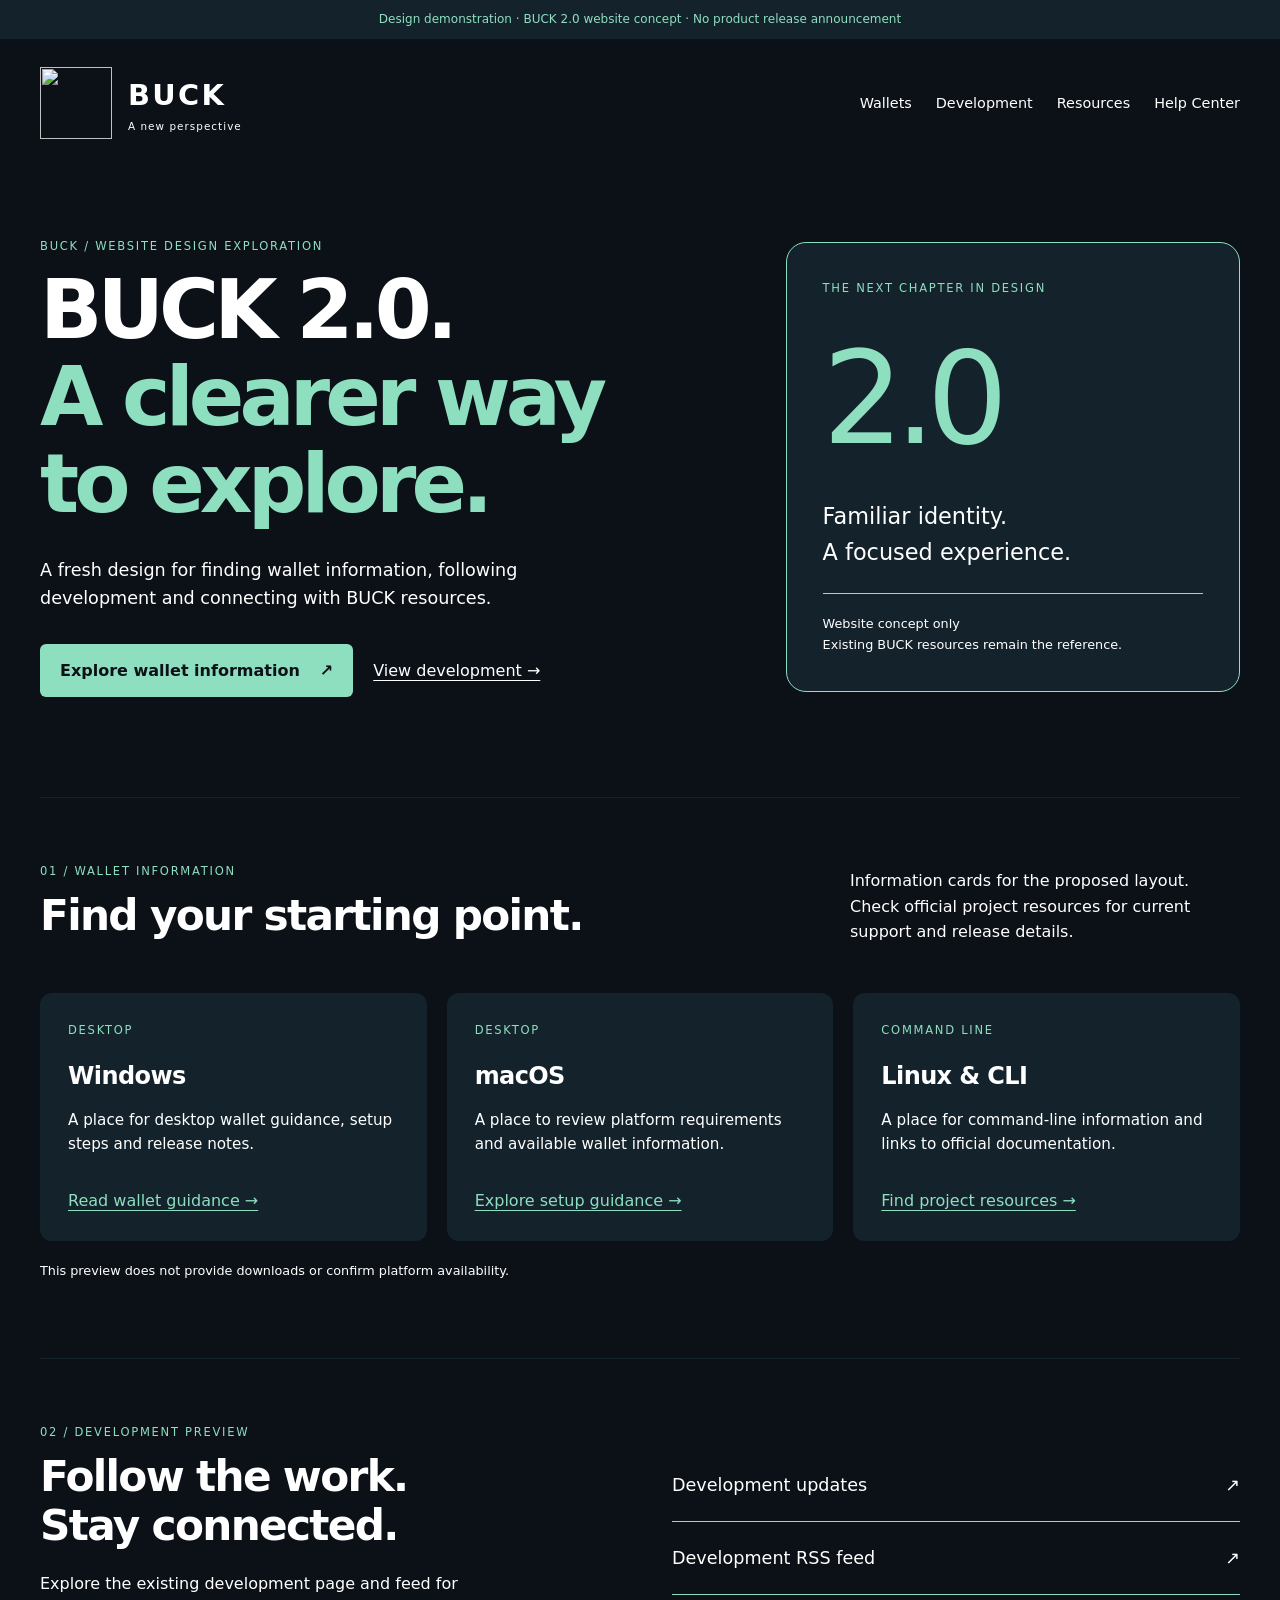
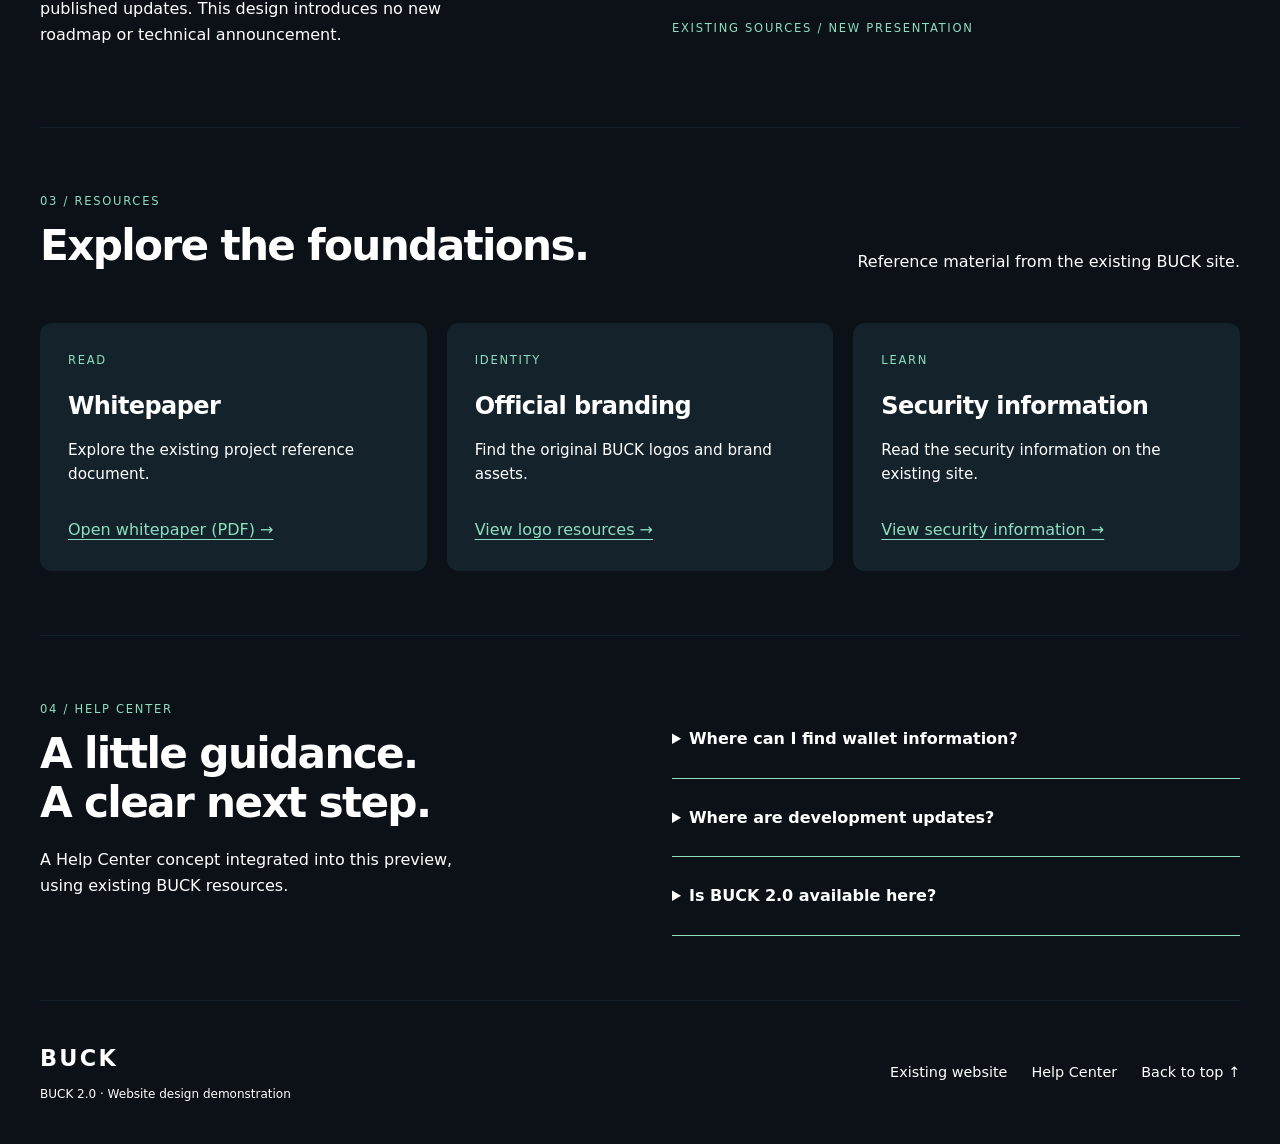
==== buck-web-preview.html @ cfc428b2 "BUCK-WEB-200 / 00H: add text-only BUCK 2.0 design preview" ====
<!doctype html>
<html lang="en">
<head>
  <meta charset="utf-8">
  <meta name="viewport" content="width=device-width, initial-scale=1">
  <meta name="description" content="BUCK 2.0 website design demonstration: wallet information, development resources and help.">
  <meta name="robots" content="noindex, nofollow">
  <meta name="theme-color" content="#0C1118">
  <title>BUCK 2.0 — Design Preview</title>
  <link rel="stylesheet" href="css/buck-web.css">
  <link rel="alternate" type="application/rss+xml" title="BUCK Development" href="development.xml">
</head>
<body id="top">
  <a class="skip-link" href="#main">Skip to content</a>
  <div class="preview-banner">Design demonstration · BUCK 2.0 website concept · No product release announcement</div>
  <header class="site-header container">
    <a class="brand" href="#top" aria-label="BUCK design preview home">
      <img src="logos/buck-logo-white-coinonly-1000x1000.png" alt="" width="72" height="72">
      <span>BUCK<span class="brand-caption">A new perspective</span></span>
    </a>
    <nav aria-label="Main navigation">
      <ul><li><a href="#wallets">Wallets</a></li><li><a href="#development">Development</a></li><li><a href="#resources">Resources</a></li><li><a href="#help">Help Center</a></li></ul>
    </nav>
  </header>
  <main id="main" class="container" tabindex="-1">
    <section class="hero" aria-labelledby="hero-title">
      <div><p class="eyebrow">BUCK / Website design exploration</p><h1 id="hero-title">BUCK 2.0.<br><span>A clearer way<br>to explore.</span></h1>
      <p class="hero-copy">A fresh design for finding wallet information, following development and connecting with BUCK resources.</p>
      <div class="actions"><a class="button" href="#wallets">Explore wallet information <span aria-hidden="true">↗</span></a><a class="text-link" href="development.html">View development →</a></div></div>
      <aside class="hero-panel" aria-label="Design preview overview"><p class="eyebrow">The next chapter in design</p><p class="panel-number" aria-hidden="true">2.0</p><p>Familiar identity.<br>A focused experience.</p><div class="panel-note">Website concept only<br>Existing BUCK resources remain the reference.</div></aside>
    </section>
    <section id="wallets" class="section" aria-labelledby="wallet-title">
      <div class="section-heading"><div><p class="eyebrow">01 / Wallet information</p><h2 id="wallet-title">Find your starting point.</h2></div><p>Information cards for the proposed layout. Check official project resources for current support and release details.</p></div>
      <div class="card-grid"><article class="card"><span class="card-label">Desktop</span><h3>Windows</h3><p>A place for desktop wallet guidance, setup steps and release notes.</p><a href="#help">Read wallet guidance →</a></article><article class="card"><span class="card-label">Desktop</span><h3>macOS</h3><p>A place to review platform requirements and available wallet information.</p><a href="#help">Explore setup guidance →</a></article><article class="card"><span class="card-label">Command line</span><h3>Linux &amp; CLI</h3><p>A place for command-line information and links to official documentation.</p><a href="#help">Find project resources →</a></article></div>
      <p class="section-note">This preview does not provide downloads or confirm platform availability.</p>
    </section>
    <section id="development" class="section development-panel" aria-labelledby="development-title"><div><p class="eyebrow">02 / Development preview</p><h2 id="development-title">Follow the work.<br>Stay connected.</h2><p>Explore the existing development page and feed for published updates. This design introduces no new roadmap or technical announcement.</p></div><div class="development-links"><a class="resource-link" href="development.html"><span>Development updates</span><span aria-hidden="true">↗</span></a><a class="resource-link" href="development.xml"><span>Development RSS feed</span><span aria-hidden="true">↗</span></a><span class="card-label">Existing sources / New presentation</span></div></section>
    <section id="resources" class="section" aria-labelledby="resource-title"><div class="section-heading"><div><p class="eyebrow">03 / Resources</p><h2 id="resource-title">Explore the foundations.</h2></div><p>Reference material from the existing BUCK site.</p></div><div class="card-grid"><article class="card"><span class="card-label">Read</span><h3>Whitepaper</h3><p>Explore the existing project reference document.</p><a href="docs/buck_whitepaper.pdf">Open whitepaper (PDF) →</a></article><article class="card"><span class="card-label">Identity</span><h3>Official branding</h3><p>Find the original BUCK logos and brand assets.</p><a href="logos/logos.html">View logo resources →</a></article><article class="card"><span class="card-label">Learn</span><h3>Security information</h3><p>Read the security information on the existing site.</p><a href="security/security.html">View security information →</a></article></div></section>
    <section id="help" class="section help-panel" aria-labelledby="help-title"><div><p class="eyebrow">04 / Help Center</p><h2 id="help-title">A little guidance.<br>A clear next step.</h2><p>A Help Center concept integrated into this preview, using existing BUCK resources.</p></div><div class="faq"><details><summary>Where can I find wallet information?</summary><p>Review the <a href="index.html#getstarted">existing wallet information section</a>. Its content is historical; verify current support and release details with official project resources before using a wallet.</p></details><details><summary>Where are development updates?</summary><p>Visit the <a href="development.html">development page</a> or subscribe to the <a href="development.xml">RSS feed</a>.</p></details><details><summary>Is BUCK 2.0 available here?</summary><p>BUCK 2.0 is the title of this website design exploration. This page is a demonstration, not a wallet release, technical announcement or replacement for the production site.</p></details></div></section>
  </main>
  <footer class="site-footer container"><div><strong>BUCK</strong><p>BUCK 2.0 · Website design demonstration</p></div><nav aria-label="Footer navigation"><a href="index.html">Existing website</a><a href="#help">Help Center</a><a href="#top">Back to top ↑</a></nav></footer>
</body>
</html>
---- css/buck-web.css ----
:root {
  color-scheme: dark;
  --ink: #0C1118;
  --surface: #14232B;
  --mint: #8EDEC0;
  --white: #FFFFFF;
}
* { box-sizing: border-box; }
html { scroll-behavior: smooth; }
body { margin: 0; background: var(--ink); color: var(--white); font-family: system-ui, -apple-system, BlinkMacSystemFont, "Segoe UI", sans-serif; line-height: 1.6; }
a { color: inherit; text-underline-offset: .25em; }
a:hover { color: var(--mint); }
a:focus-visible, summary:focus-visible { outline: 3px solid var(--mint); outline-offset: 5px; }
.container { width: min(1200px, calc(100% - 64px)); margin-inline: auto; }
.preview-banner { padding: 10px 24px; text-align: center; background: var(--surface); color: var(--mint); font-size: .75rem; }
.skip-link { position: absolute; left: 16px; top: -100px; padding: 12px; background: var(--mint); color: var(--ink); z-index: 10; }
.skip-link:focus { top: 12px; }
.site-header { display: flex; justify-content: space-between; align-items: center; gap: 32px; padding-block: 28px; }
.brand { display: flex; align-items: center; gap: 16px; text-decoration: none; font-size: 1.8rem; font-weight: 750; letter-spacing: .08em; }
.brand img { width: 72px; height: 72px; object-fit: contain; }
.brand-caption { display: block; font-size: .65rem; font-weight: 400; letter-spacing: .1em; }
nav ul { display: flex; flex-wrap: wrap; gap: 24px; padding: 0; margin: 0; list-style: none; }
nav a { display: inline-block; padding-block: 10px; text-decoration: none; font-size: .9rem; }
.hero { display: grid; grid-template-columns: 1.5fr 1fr; gap: 64px; align-items: center; padding-block: 70px 100px; }
.eyebrow, .card-label { font-size: .72rem; text-transform: uppercase; letter-spacing: .15em; color: var(--mint); }
h1, h2, h3, p { margin-top: 0; }
h1 { font-size: clamp(3rem, 6.4vw, 6rem); line-height: 1.06; letter-spacing: -.06em; margin-bottom: 28px; }
h1 span { color: var(--mint); }
h2 { font-size: clamp(1.9rem, 3.3vw, 3rem); line-height: 1.15; letter-spacing: -.04em; margin-bottom: 20px; }
h3 { font-size: 1.5rem; letter-spacing: -.025em; margin-block: 18px 12px; }
.hero-copy { max-width: 520px; font-size: 1.1rem; }
.actions { display: flex; flex-wrap: wrap; gap: 20px; align-items: center; margin-top: 32px; }
.button { display: inline-flex; gap: 20px; align-items: center; padding: 14px 20px; border-radius: 6px; background: var(--mint); color: var(--ink); text-decoration: none; font-weight: 650; }
.button:hover { background: var(--white); color: var(--ink); }
.text-link { padding-block: 12px; }
.hero-panel { background: var(--surface); padding: 36px; border: 1px solid var(--mint); border-radius: 20px; }
.panel-number { font-size: clamp(5rem, 10vw, 9rem); line-height: 1.2; color: var(--mint); font-weight: 250; letter-spacing: -.07em; margin-block: 24px; }
.hero-panel > p:not(.eyebrow):not(.panel-number) { font-size: 1.4rem; }
.panel-note { border-top: 1px solid var(--mint); padding-top: 20px; font-size: .8rem; }
.section { padding-block: 64px; border-top: 1px solid var(--surface); scroll-margin-top: 24px; }
.section-heading { display: flex; justify-content: space-between; gap: 40px; align-items: end; margin-bottom: 32px; }
.section-heading > p { max-width: 390px; }
.card-grid { display: grid; grid-template-columns: repeat(3, minmax(0, 1fr)); gap: 20px; }
.card { display: flex; flex-direction: column; background: var(--surface); border-radius: 12px; padding: 28px; }
.card p { font-size: .95rem; }
.card a { margin-top: auto; padding-top: 16px; color: var(--mint); }
.section-note { font-size: .8rem; margin-top: 20px; }
.development-panel, .help-panel { display: grid; grid-template-columns: 1fr 1fr; gap: 64px; }
.development-panel > div > p:not(.eyebrow), .help-panel > div > p:not(.eyebrow) { max-width: 460px; }
.development-links { align-self: center; }
.resource-link { display: flex; justify-content: space-between; gap: 20px; padding: 22px 0; border-bottom: 1px solid var(--mint); text-decoration: none; font-size: 1.1rem; }
.development-links .card-label { display: block; margin-top: 24px; }
details { border-bottom: 1px solid var(--mint); padding-block: 18px; }
summary { cursor: pointer; font-weight: 600; padding: 8px 0; }
details p { margin: 16px 0 8px; font-size: .95rem; }
details a { color: var(--mint); }
.site-footer { display: flex; justify-content: space-between; gap: 32px; border-top: 1px solid var(--surface); padding-block: 40px; }
.site-footer strong { font-size: 1.4rem; letter-spacing: .1em; }
.site-footer p { font-size: .75rem; margin-block: 8px 0; }
.site-footer nav { display: flex; flex-wrap: wrap; align-items: center; gap: 24px; }
@media (max-width: 900px) {
  .site-header { align-items: start; flex-direction: column; gap: 16px; }
  .hero { gap: 32px; padding-block: 40px 64px; }
  .hero-panel { padding: 24px; }
  .card { padding: 22px; }
  .section-heading { display: block; }
  .development-panel, .help-panel { gap: 32px; }
}
@media (max-width: 600px) {
  .container { width: calc(100% - 32px); }
  .preview-banner { padding-inline: 16px; }
  .brand img { width: 56px; height: 56px; }
  nav ul { gap: 8px 20px; }
  .hero, .card-grid, .development-panel, .help-panel { grid-template-columns: 1fr; }
  .hero { padding-top: 24px; }
  .hero-panel { margin-top: 12px; }
  .panel-number { font-size: 6rem; }
  .section { padding-block: 40px; }
  .button { padding-inline: 16px; gap: 12px; }
  .site-footer { flex-direction: column; }
  .site-footer nav { gap: 8px 20px; }
}
@media (prefers-reduced-motion: reduce) {
  html { scroll-behavior: auto; }
}
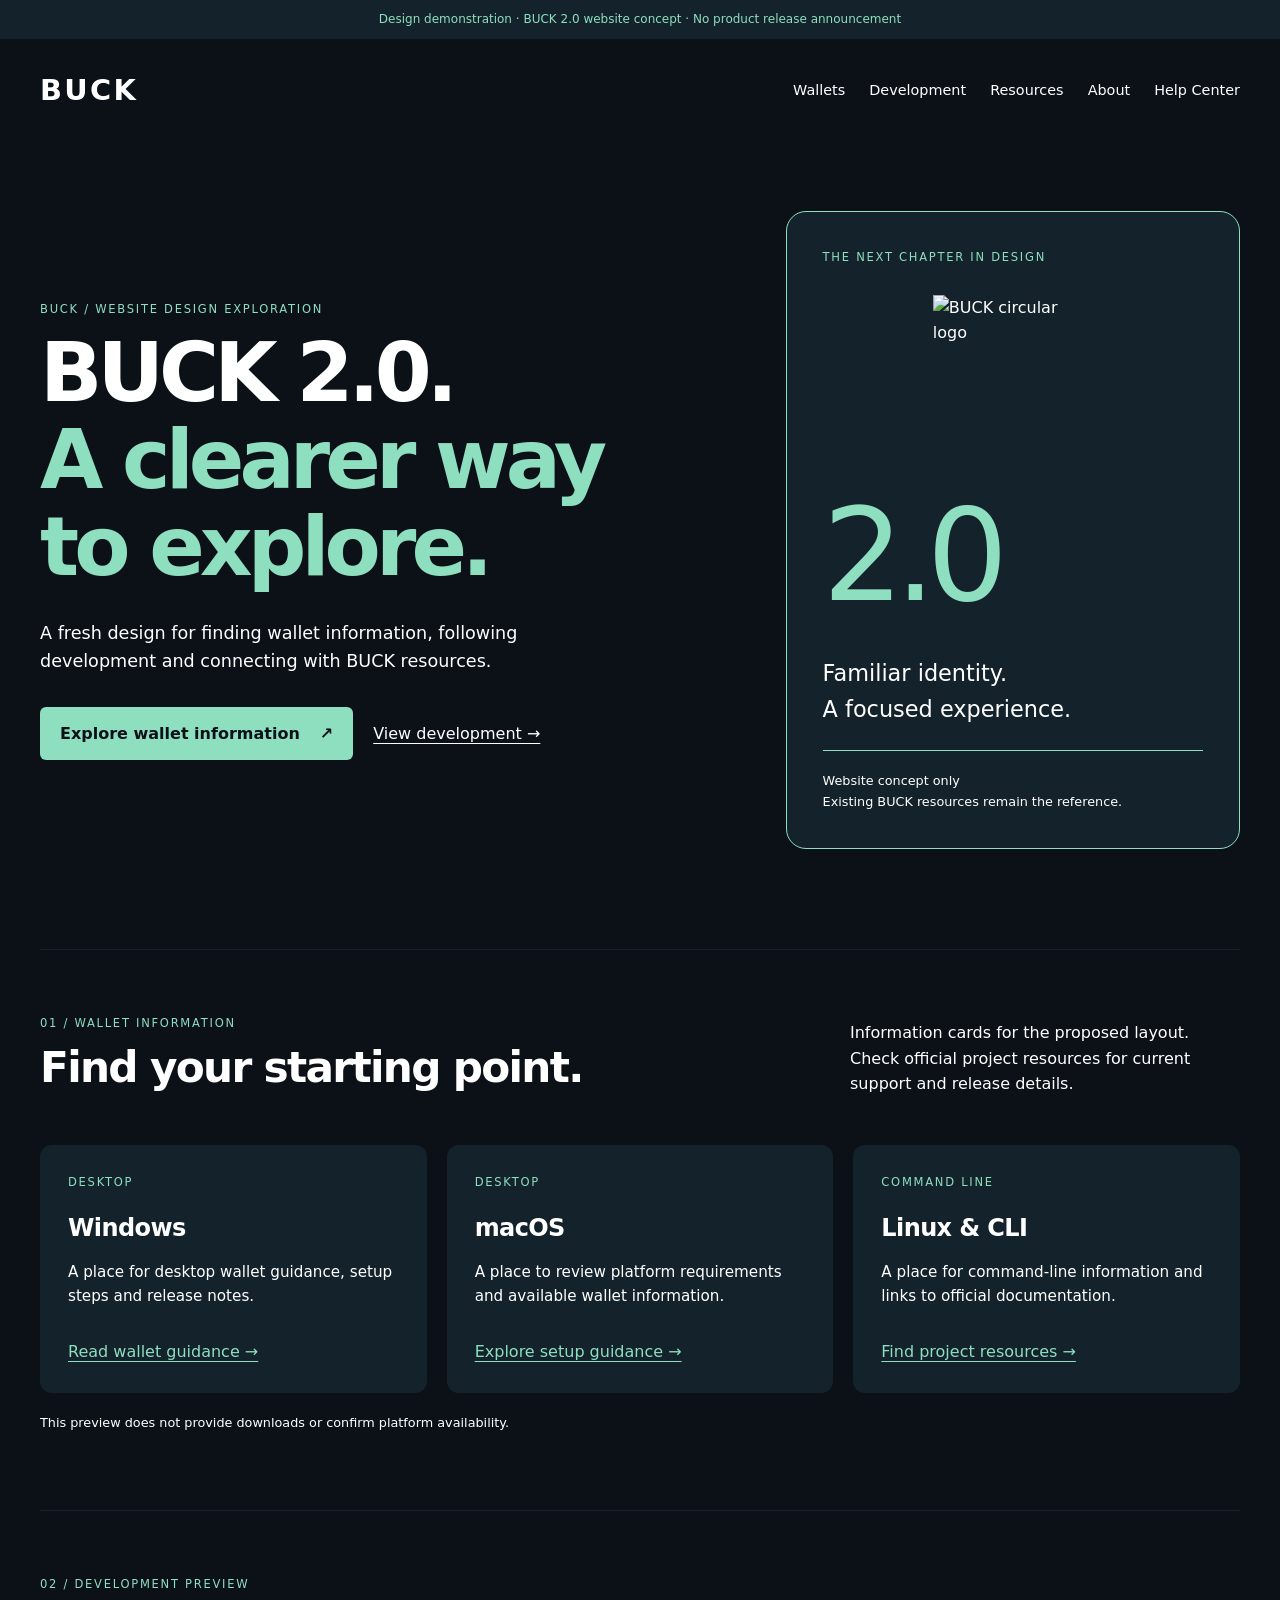
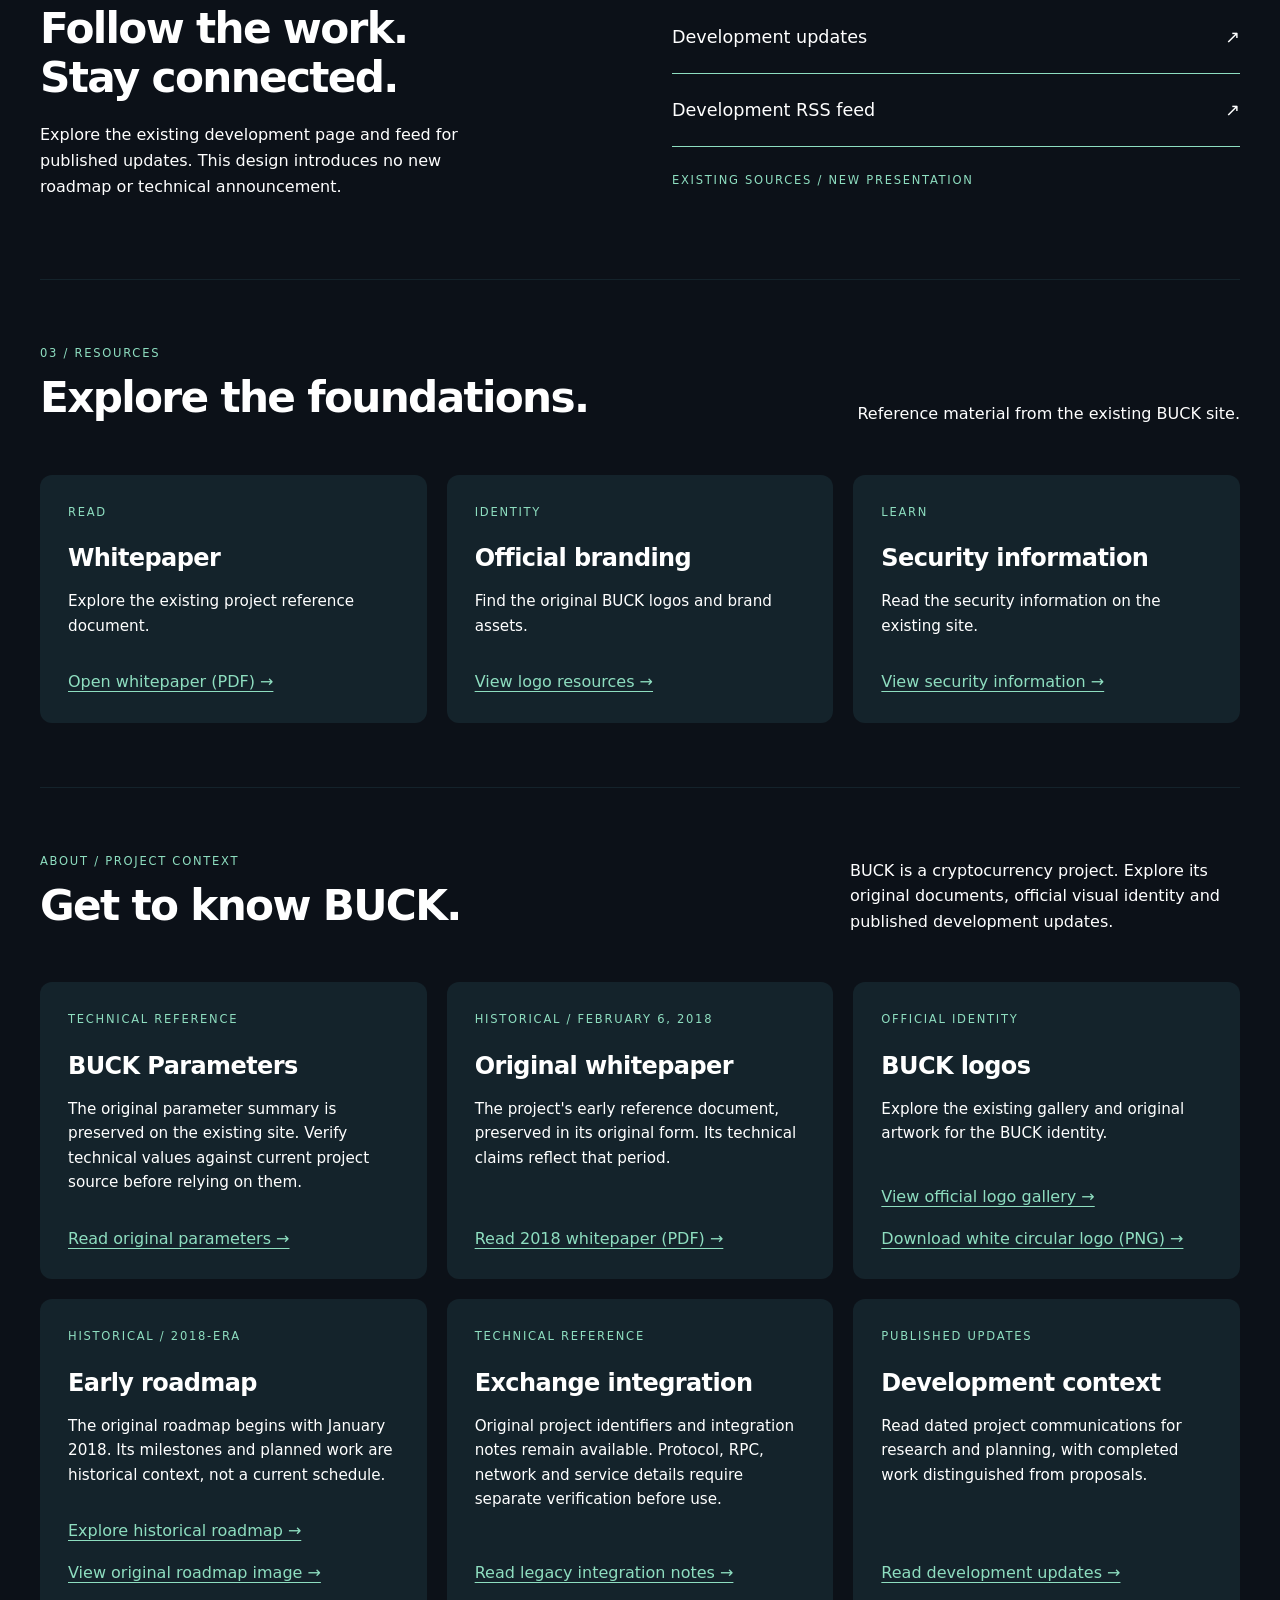
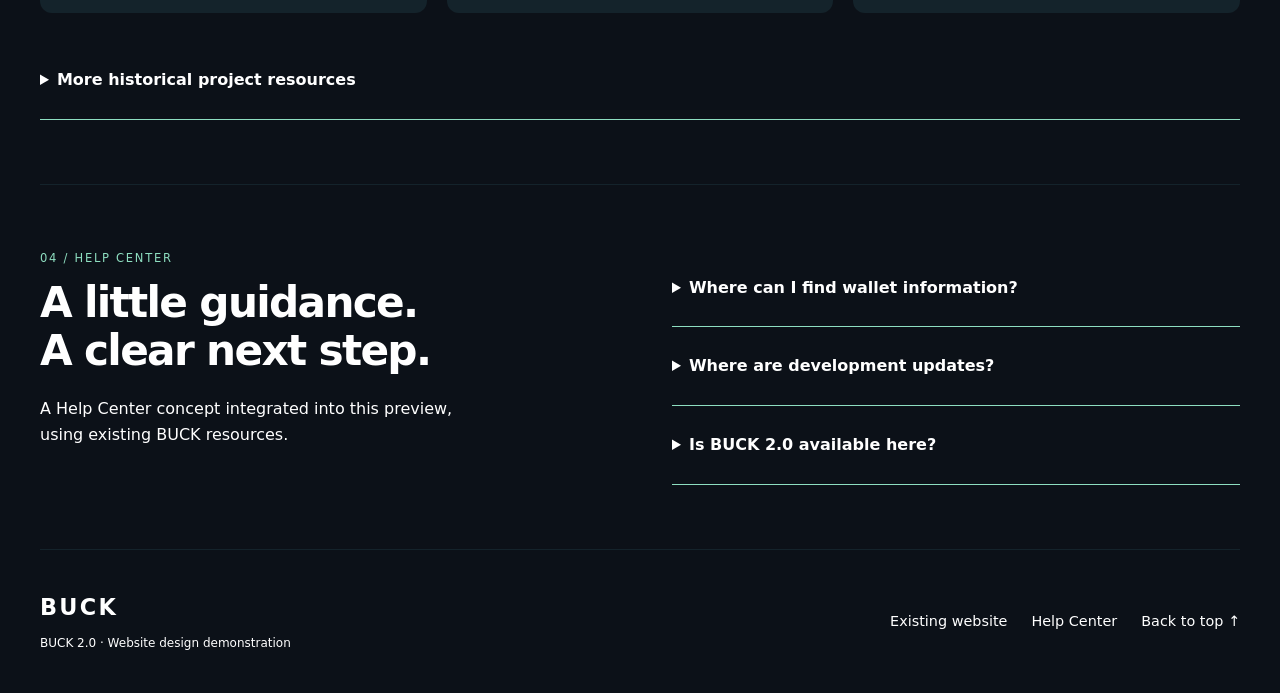
==== commit 60ccac76: "BUCK-WEB-200 / 00H-2C: refine brand header, hero logo and About preview" ====
--- a/buck-web-preview.html
+++ b/buck-web-preview.html
@@ -15,11 +15,10 @@
   <div class="preview-banner">Design demonstration · BUCK 2.0 website concept · No product release announcement</div>
   <header class="site-header container">
     <a class="brand" href="#top" aria-label="BUCK design preview home">
-      <img src="logos/buck-logo-white-coinonly-1000x1000.png" alt="" width="72" height="72">
-      <span>BUCK<span class="brand-caption">A new perspective</span></span>
+      <span class="notranslate" translate="no">BUCK</span>
     </a>
     <nav aria-label="Main navigation">
-      <ul><li><a href="#wallets">Wallets</a></li><li><a href="#development">Development</a></li><li><a href="#resources">Resources</a></li><li><a href="#help">Help Center</a></li></ul>
+      <ul><li><a href="#wallets">Wallets</a></li><li><a href="#development">Development</a></li><li><a href="#resources">Resources</a></li><li><a href="#about">About</a></li><li><a href="#help">Help Center</a></li></ul>
     </nav>
   </header>
   <main id="main" class="container" tabindex="-1">
@@ -27,7 +26,7 @@
       <div><p class="eyebrow">BUCK / Website design exploration</p><h1 id="hero-title">BUCK 2.0.<br><span>A clearer way<br>to explore.</span></h1>
       <p class="hero-copy">A fresh design for finding wallet information, following development and connecting with BUCK resources.</p>
       <div class="actions"><a class="button" href="#wallets">Explore wallet information <span aria-hidden="true">↗</span></a><a class="text-link" href="development.html">View development →</a></div></div>
-      <aside class="hero-panel" aria-label="Design preview overview"><p class="eyebrow">The next chapter in design</p><p class="panel-number" aria-hidden="true">2.0</p><p>Familiar identity.<br>A focused experience.</p><div class="panel-note">Website concept only<br>Existing BUCK resources remain the reference.</div></aside>
+      <aside class="hero-panel" aria-label="Design preview overview"><p class="eyebrow">The next chapter in design</p><img class="hero-logo" src="logos/buck-logo-white-coinonly-1000x1000.png" alt="BUCK circular logo" width="160" height="160"><p class="panel-number" aria-hidden="true">2.0</p><p>Familiar identity.<br>A focused experience.</p><div class="panel-note">Website concept only<br>Existing BUCK resources remain the reference.</div></aside>
     </section>
     <section id="wallets" class="section" aria-labelledby="wallet-title">
       <div class="section-heading"><div><p class="eyebrow">01 / Wallet information</p><h2 id="wallet-title">Find your starting point.</h2></div><p>Information cards for the proposed layout. Check official project resources for current support and release details.</p></div>
@@ -36,8 +35,21 @@
     </section>
     <section id="development" class="section development-panel" aria-labelledby="development-title"><div><p class="eyebrow">02 / Development preview</p><h2 id="development-title">Follow the work.<br>Stay connected.</h2><p>Explore the existing development page and feed for published updates. This design introduces no new roadmap or technical announcement.</p></div><div class="development-links"><a class="resource-link" href="development.html"><span>Development updates</span><span aria-hidden="true">↗</span></a><a class="resource-link" href="development.xml"><span>Development RSS feed</span><span aria-hidden="true">↗</span></a><span class="card-label">Existing sources / New presentation</span></div></section>
     <section id="resources" class="section" aria-labelledby="resource-title"><div class="section-heading"><div><p class="eyebrow">03 / Resources</p><h2 id="resource-title">Explore the foundations.</h2></div><p>Reference material from the existing BUCK site.</p></div><div class="card-grid"><article class="card"><span class="card-label">Read</span><h3>Whitepaper</h3><p>Explore the existing project reference document.</p><a href="docs/buck_whitepaper.pdf">Open whitepaper (PDF) →</a></article><article class="card"><span class="card-label">Identity</span><h3>Official branding</h3><p>Find the original BUCK logos and brand assets.</p><a href="logos/logos.html">View logo resources →</a></article><article class="card"><span class="card-label">Learn</span><h3>Security information</h3><p>Read the security information on the existing site.</p><a href="security/security.html">View security information →</a></article></div></section>
+    <section id="about" class="section" aria-labelledby="about-title">
+      <div class="section-heading"><div><p class="eyebrow">About / Project context</p><h2 id="about-title">Get to know BUCK.</h2></div><p>BUCK is a cryptocurrency project. Explore its original documents, official visual identity and published development updates.</p></div>
+      <div class="card-grid about-grid">
+        <article class="card"><span class="card-label">Technical reference</span><h3>BUCK Parameters</h3><p>The original parameter summary is preserved on the existing site. Verify technical values against current project source before relying on them.</p><a href="index.html#about">Read original parameters →</a></article>
+        <article class="card"><span class="card-label">Historical / February 6, 2018</span><h3>Original whitepaper</h3><p>The project's early reference document, preserved in its original form. Its technical claims reflect that period.</p><a href="docs/buck_whitepaper.pdf">Read 2018 whitepaper (PDF) →</a></article>
+        <article class="card"><span class="card-label">Official identity</span><h3>BUCK logos</h3><p>Explore the existing gallery and original artwork for the BUCK identity.</p><ul class="about-links"><li><a href="logos/logos.html">View official logo gallery →</a></li><li><a href="logos/buck-logo-white-coinonly-1000x1000.png" download>Download white circular logo (PNG) →</a></li></ul></article>
+        <article class="card"><span class="card-label">Historical / 2018-era</span><h3>Early roadmap</h3><p>The original roadmap begins with January 2018. Its milestones and planned work are historical context, not a current schedule.</p><ul class="about-links"><li><a href="index.html#roadmap">Explore historical roadmap →</a></li><li><a href="img/roadmap-q1.png">View original roadmap image →</a></li></ul></article>
+        <article class="card"><span class="card-label">Technical reference</span><h3>Exchange integration</h3><p>Original project identifiers and integration notes remain available. Protocol, RPC, network and service details require separate verification before use.</p><a href="forexchanges/forexchanges.html">Read legacy integration notes →</a></article>
+        <article class="card"><span class="card-label">Published updates</span><h3>Development context</h3><p>Read dated project communications for research and planning, with completed work distinguished from proposals.</p><a href="development.html">Read development updates →</a></article>
+      </div>
+      <details class="about-history"><summary>More historical project resources</summary><p>The original site also preserves <a href="index.html#portfoliotracking">portfolio tracking information</a> and a <a href="index.html#miningcalculator">mining profitability calculator section</a>. These legacy listings do not confirm current third-party availability, support or calculation accuracy.</p></details>
+    </section>
     <section id="help" class="section help-panel" aria-labelledby="help-title"><div><p class="eyebrow">04 / Help Center</p><h2 id="help-title">A little guidance.<br>A clear next step.</h2><p>A Help Center concept integrated into this preview, using existing BUCK resources.</p></div><div class="faq"><details><summary>Where can I find wallet information?</summary><p>Review the <a href="index.html#getstarted">existing wallet information section</a>. Its content is historical; verify current support and release details with official project resources before using a wallet.</p></details><details><summary>Where are development updates?</summary><p>Visit the <a href="development.html">development page</a> or subscribe to the <a href="development.xml">RSS feed</a>.</p></details><details><summary>Is BUCK 2.0 available here?</summary><p>BUCK 2.0 is the title of this website design exploration. This page is a demonstration, not a wallet release, technical announcement or replacement for the production site.</p></details></div></section>
   </main>
   <footer class="site-footer container"><div><strong>BUCK</strong><p>BUCK 2.0 · Website design demonstration</p></div><nav aria-label="Footer navigation"><a href="index.html">Existing website</a><a href="#help">Help Center</a><a href="#top">Back to top ↑</a></nav></footer>
 </body>
 </html>
+
--- a/css/buck-web.css
+++ b/css/buck-web.css
@@ -17,8 +17,7 @@
 .skip-link:focus { top: 12px; }
 .site-header { display: flex; justify-content: space-between; align-items: center; gap: 32px; padding-block: 28px; }
 .brand { display: flex; align-items: center; gap: 16px; text-decoration: none; font-size: 1.8rem; font-weight: 750; letter-spacing: .08em; }
-.brand img { width: 72px; height: 72px; object-fit: contain; }
-.brand-caption { display: block; font-size: .65rem; font-weight: 400; letter-spacing: .1em; }
+.brand { white-space: nowrap; }
 nav ul { display: flex; flex-wrap: wrap; gap: 24px; padding: 0; margin: 0; list-style: none; }
 nav a { display: inline-block; padding-block: 10px; text-decoration: none; font-size: .9rem; }
 .hero { display: grid; grid-template-columns: 1.5fr 1fr; gap: 64px; align-items: center; padding-block: 70px 100px; }
@@ -34,6 +33,7 @@
 .button:hover { background: var(--white); color: var(--ink); }
 .text-link { padding-block: 12px; }
 .hero-panel { background: var(--surface); padding: 36px; border: 1px solid var(--mint); border-radius: 20px; }
+.hero-logo { display: block; width: 160px; max-width: 100%; height: auto; margin: 28px auto 0; object-fit: contain; }
 .panel-number { font-size: clamp(5rem, 10vw, 9rem); line-height: 1.2; color: var(--mint); font-weight: 250; letter-spacing: -.07em; margin-block: 24px; }
 .hero-panel > p:not(.eyebrow):not(.panel-number) { font-size: 1.4rem; }
 .panel-note { border-top: 1px solid var(--mint); padding-top: 20px; font-size: .8rem; }
@@ -44,6 +44,10 @@
 .card { display: flex; flex-direction: column; background: var(--surface); border-radius: 12px; padding: 28px; }
 .card p { font-size: .95rem; }
 .card a { margin-top: auto; padding-top: 16px; color: var(--mint); }
+.about-grid { row-gap: 20px; }
+.about-links { margin: auto 0 0; padding: 0; list-style: none; }
+.about-links a { display: inline-block; }
+.about-history { margin-top: 28px; }
 .section-note { font-size: .8rem; margin-top: 20px; }
 .development-panel, .help-panel { display: grid; grid-template-columns: 1fr 1fr; gap: 64px; }
 .development-panel > div > p:not(.eyebrow), .help-panel > div > p:not(.eyebrow) { max-width: 460px; }
@@ -69,7 +73,7 @@
 @media (max-width: 600px) {
   .container { width: calc(100% - 32px); }
   .preview-banner { padding-inline: 16px; }
-  .brand img { width: 56px; height: 56px; }
+  .hero-logo { width: clamp(112px, 32vw, 128px); }
   nav ul { gap: 8px 20px; }
   .hero, .card-grid, .development-panel, .help-panel { grid-template-columns: 1fr; }
   .hero { padding-top: 24px; }
@@ -83,3 +87,4 @@
 @media (prefers-reduced-motion: reduce) {
   html { scroll-behavior: auto; }
 }
+
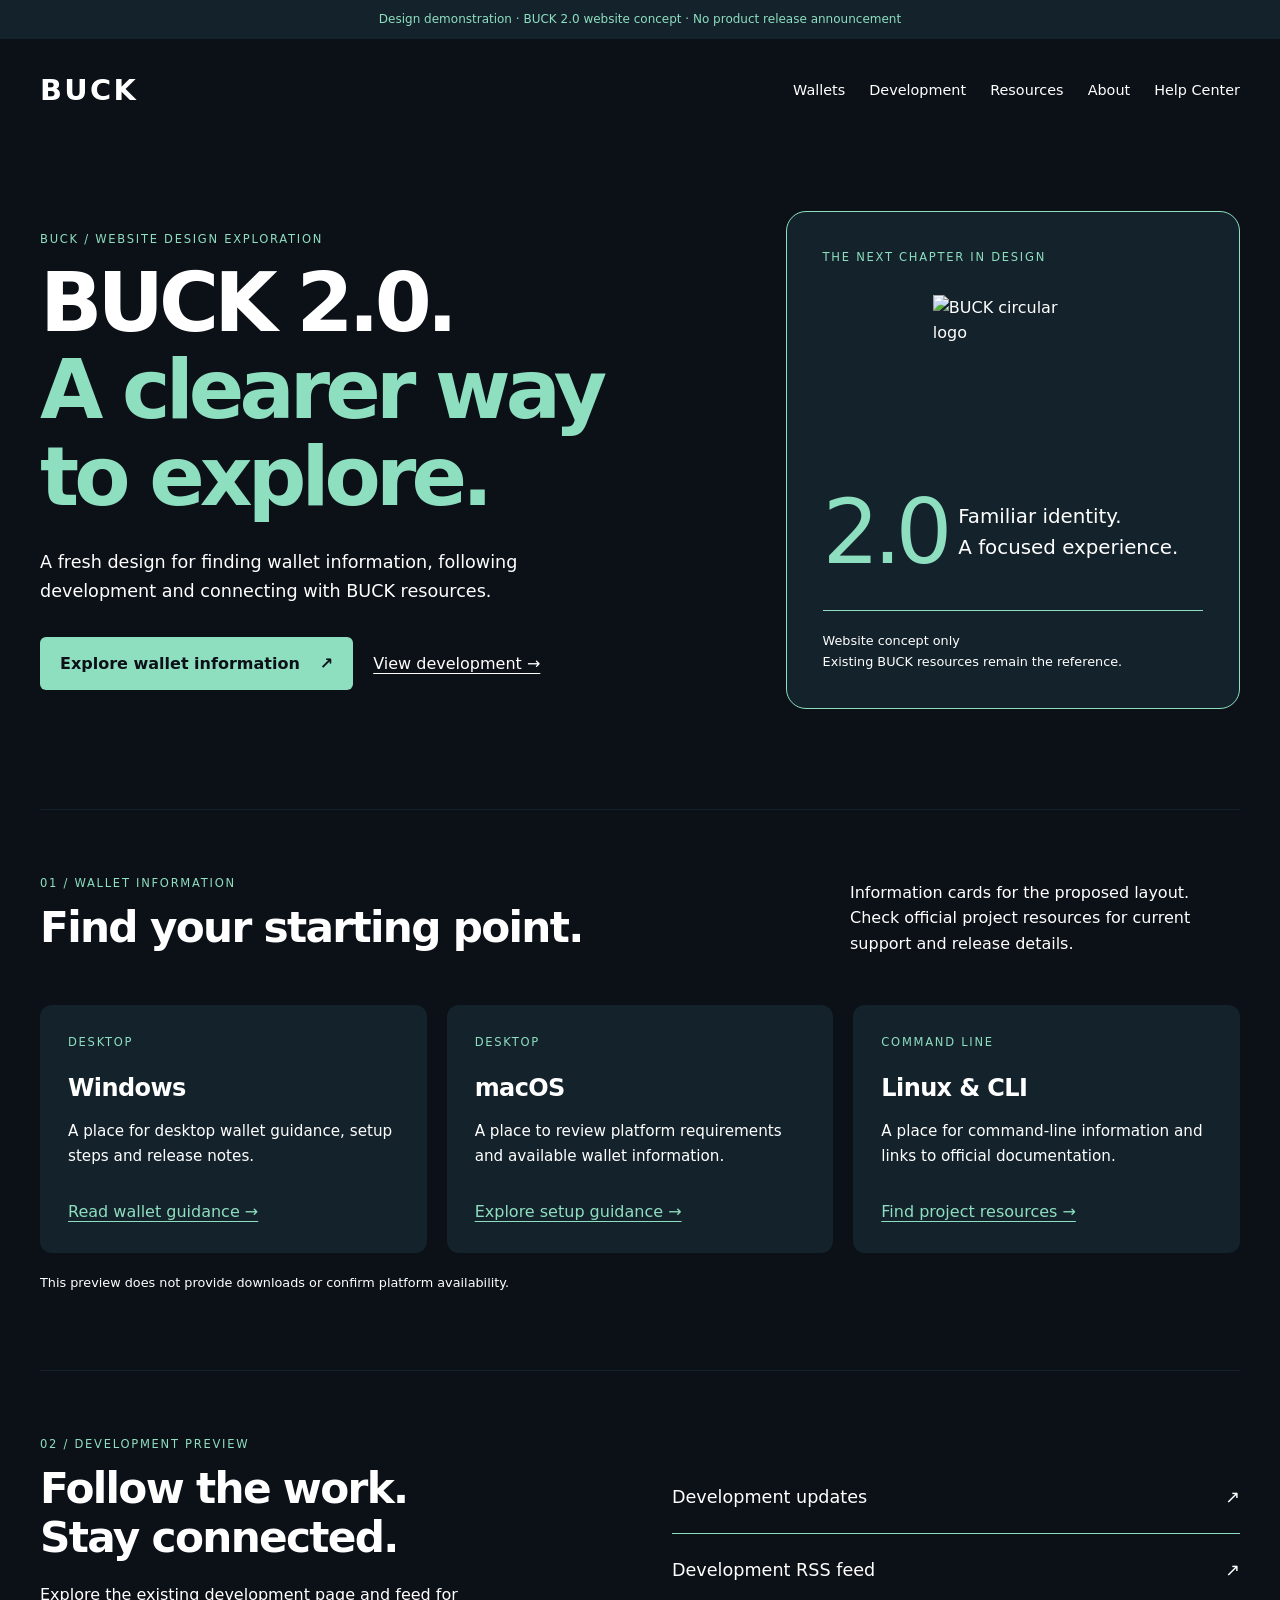
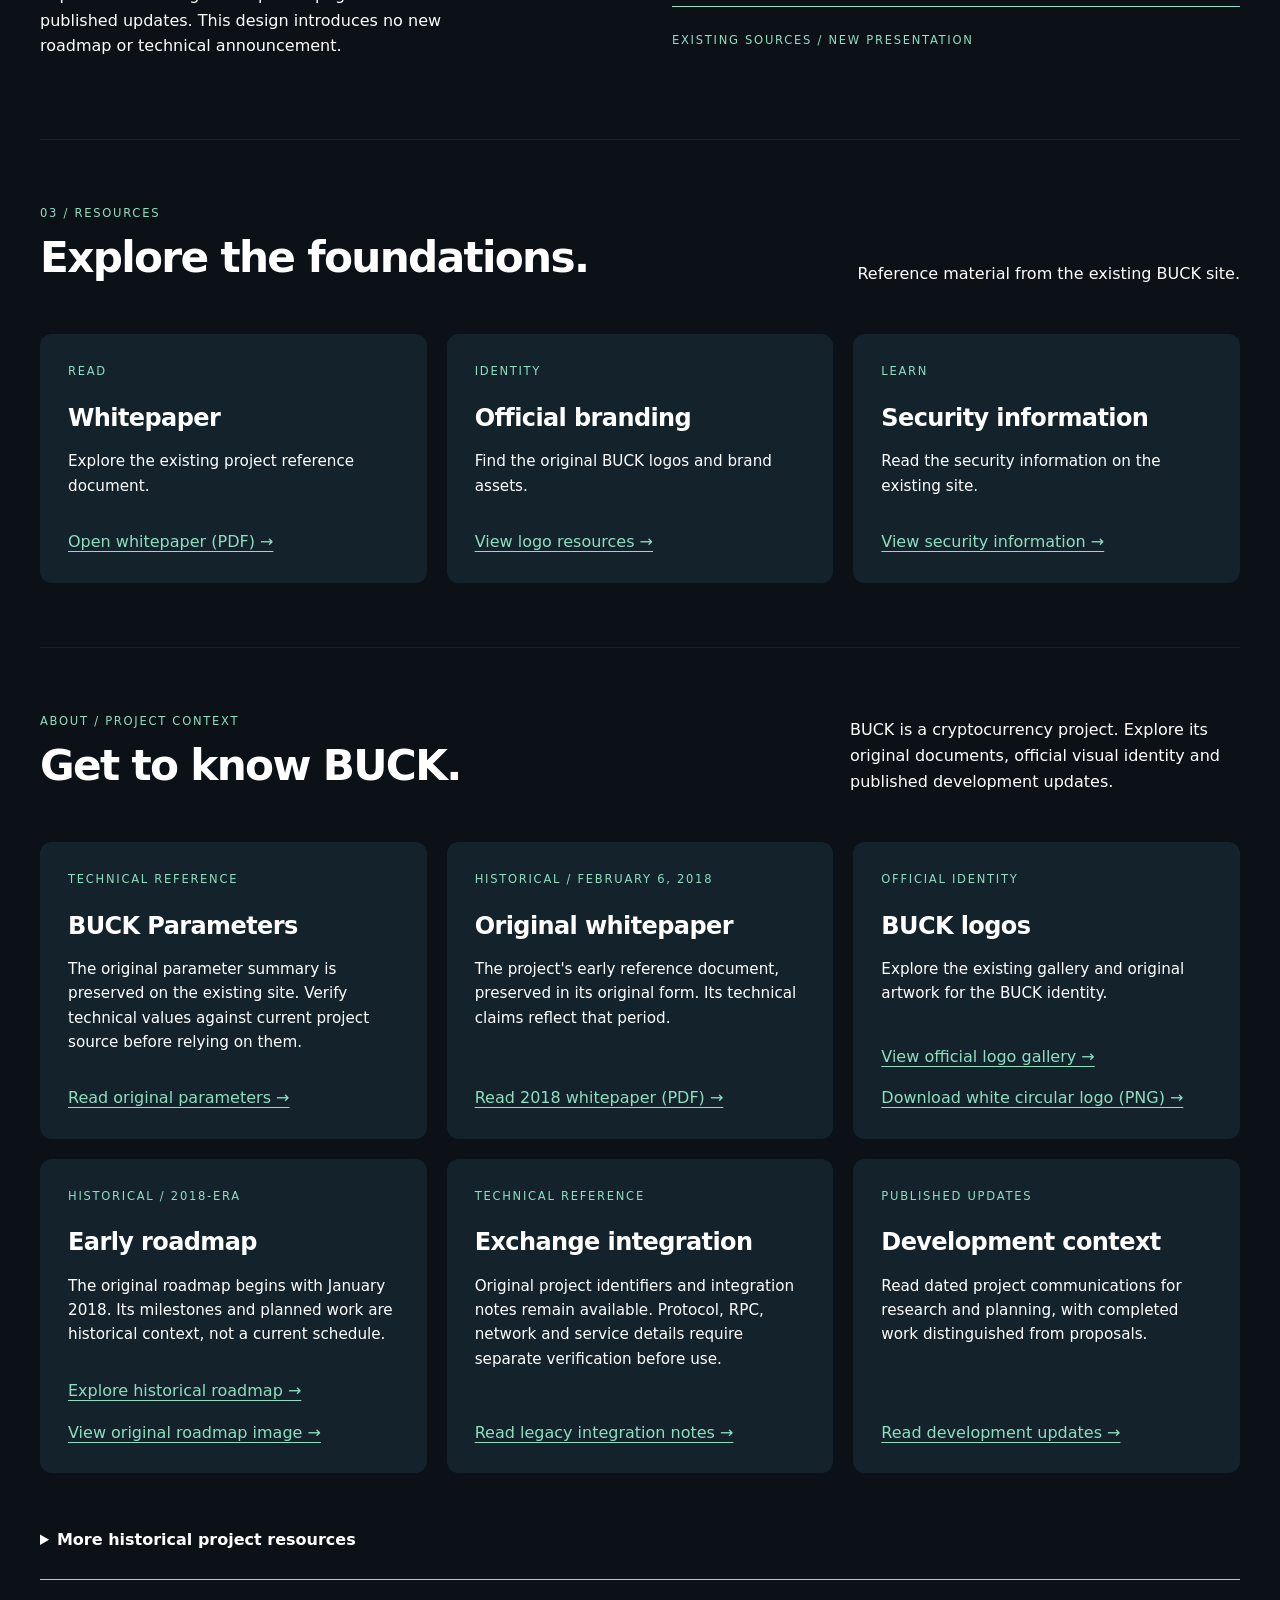
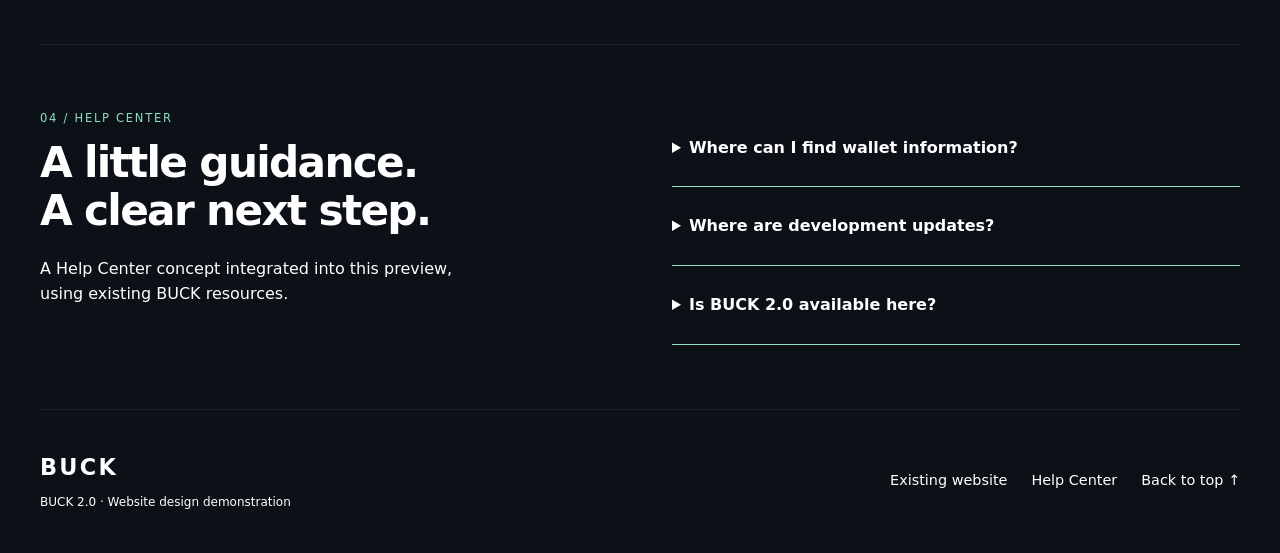
==== commit 4386c715: "BUCK-WEB-200 / 00H-2D-R1: compact hero identity layout" ====
--- a/buck-web-preview.html
+++ b/buck-web-preview.html
@@ -26,7 +26,7 @@
       <div><p class="eyebrow">BUCK / Website design exploration</p><h1 id="hero-title">BUCK 2.0.<br><span>A clearer way<br>to explore.</span></h1>
       <p class="hero-copy">A fresh design for finding wallet information, following development and connecting with BUCK resources.</p>
       <div class="actions"><a class="button" href="#wallets">Explore wallet information <span aria-hidden="true">↗</span></a><a class="text-link" href="development.html">View development →</a></div></div>
-      <aside class="hero-panel" aria-label="Design preview overview"><p class="eyebrow">The next chapter in design</p><img class="hero-logo" src="logos/buck-logo-white-coinonly-1000x1000.png" alt="BUCK circular logo" width="160" height="160"><p class="panel-number" aria-hidden="true">2.0</p><p>Familiar identity.<br>A focused experience.</p><div class="panel-note">Website concept only<br>Existing BUCK resources remain the reference.</div></aside>
+      <aside class="hero-panel" aria-label="Design preview overview"><p class="eyebrow">The next chapter in design</p><img class="hero-logo" src="logos/buck-logo-white-coinonly-1000x1000.png" alt="BUCK circular logo" width="160" height="160"><div class="panel-identity"><p class="panel-number" aria-hidden="true">2.0</p><p>Familiar identity.<br>A focused experience.</p></div><div class="panel-note">Website concept only<br>Existing BUCK resources remain the reference.</div></aside>
     </section>
     <section id="wallets" class="section" aria-labelledby="wallet-title">
       <div class="section-heading"><div><p class="eyebrow">01 / Wallet information</p><h2 id="wallet-title">Find your starting point.</h2></div><p>Information cards for the proposed layout. Check official project resources for current support and release details.</p></div>
--- a/css/buck-web.css
+++ b/css/buck-web.css
@@ -34,8 +34,9 @@
 .text-link { padding-block: 12px; }
 .hero-panel { background: var(--surface); padding: 36px; border: 1px solid var(--mint); border-radius: 20px; }
 .hero-logo { display: block; width: 160px; max-width: 100%; height: auto; margin: 28px auto 0; object-fit: contain; }
-.panel-number { font-size: clamp(5rem, 10vw, 9rem); line-height: 1.2; color: var(--mint); font-weight: 250; letter-spacing: -.07em; margin-block: 24px; }
-.hero-panel > p:not(.eyebrow):not(.panel-number) { font-size: 1.4rem; }
+.panel-identity { display: flex; flex-wrap: wrap; align-items: center; gap: 12px; margin-block: 24px; }
+.panel-number { font-size: clamp(5rem, 7vw, 6rem); line-height: 1.2; color: var(--mint); font-weight: 250; letter-spacing: -.07em; margin: 0; }
+.panel-identity > p:not(.panel-number) { font-size: clamp(1rem, 1.55vw, 1.4rem); margin: 0; }
 .panel-note { border-top: 1px solid var(--mint); padding-top: 20px; font-size: .8rem; }
 .section { padding-block: 64px; border-top: 1px solid var(--surface); scroll-margin-top: 24px; }
 .section-heading { display: flex; justify-content: space-between; gap: 40px; align-items: end; margin-bottom: 32px; }
